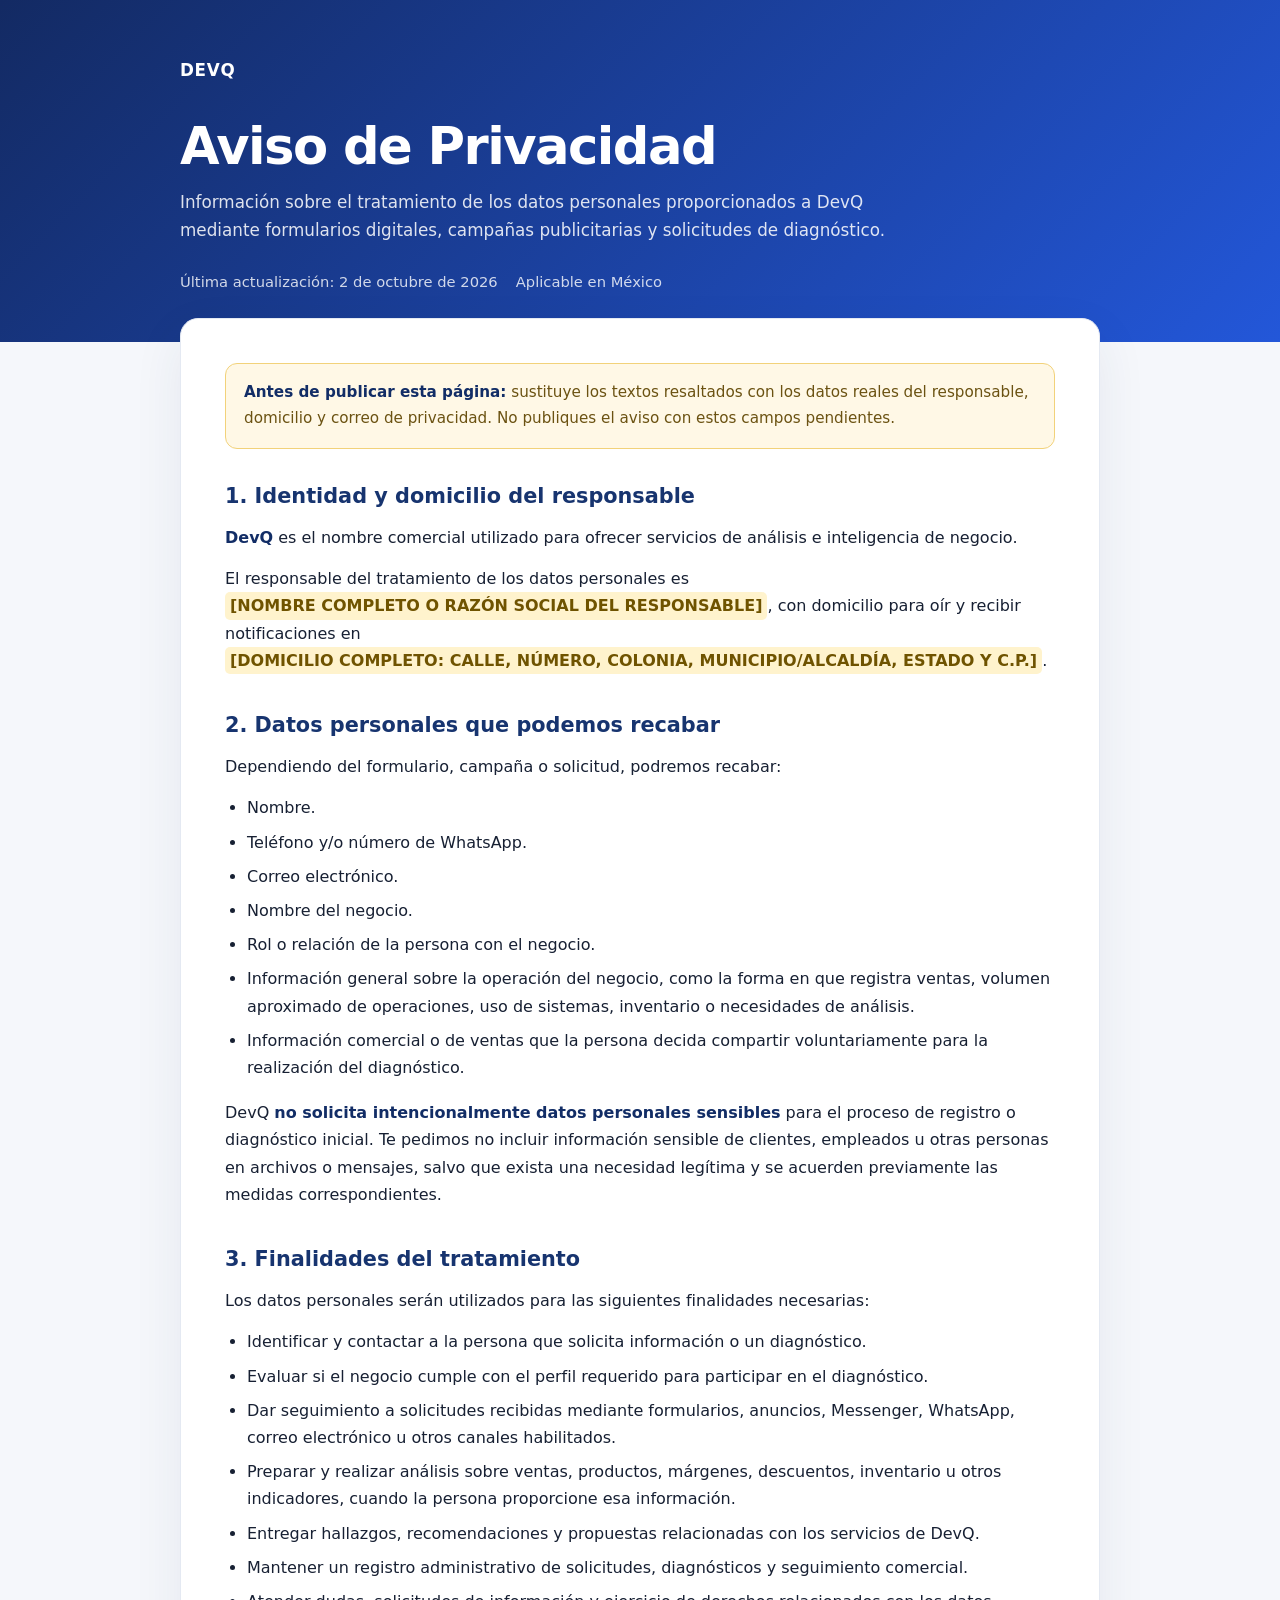
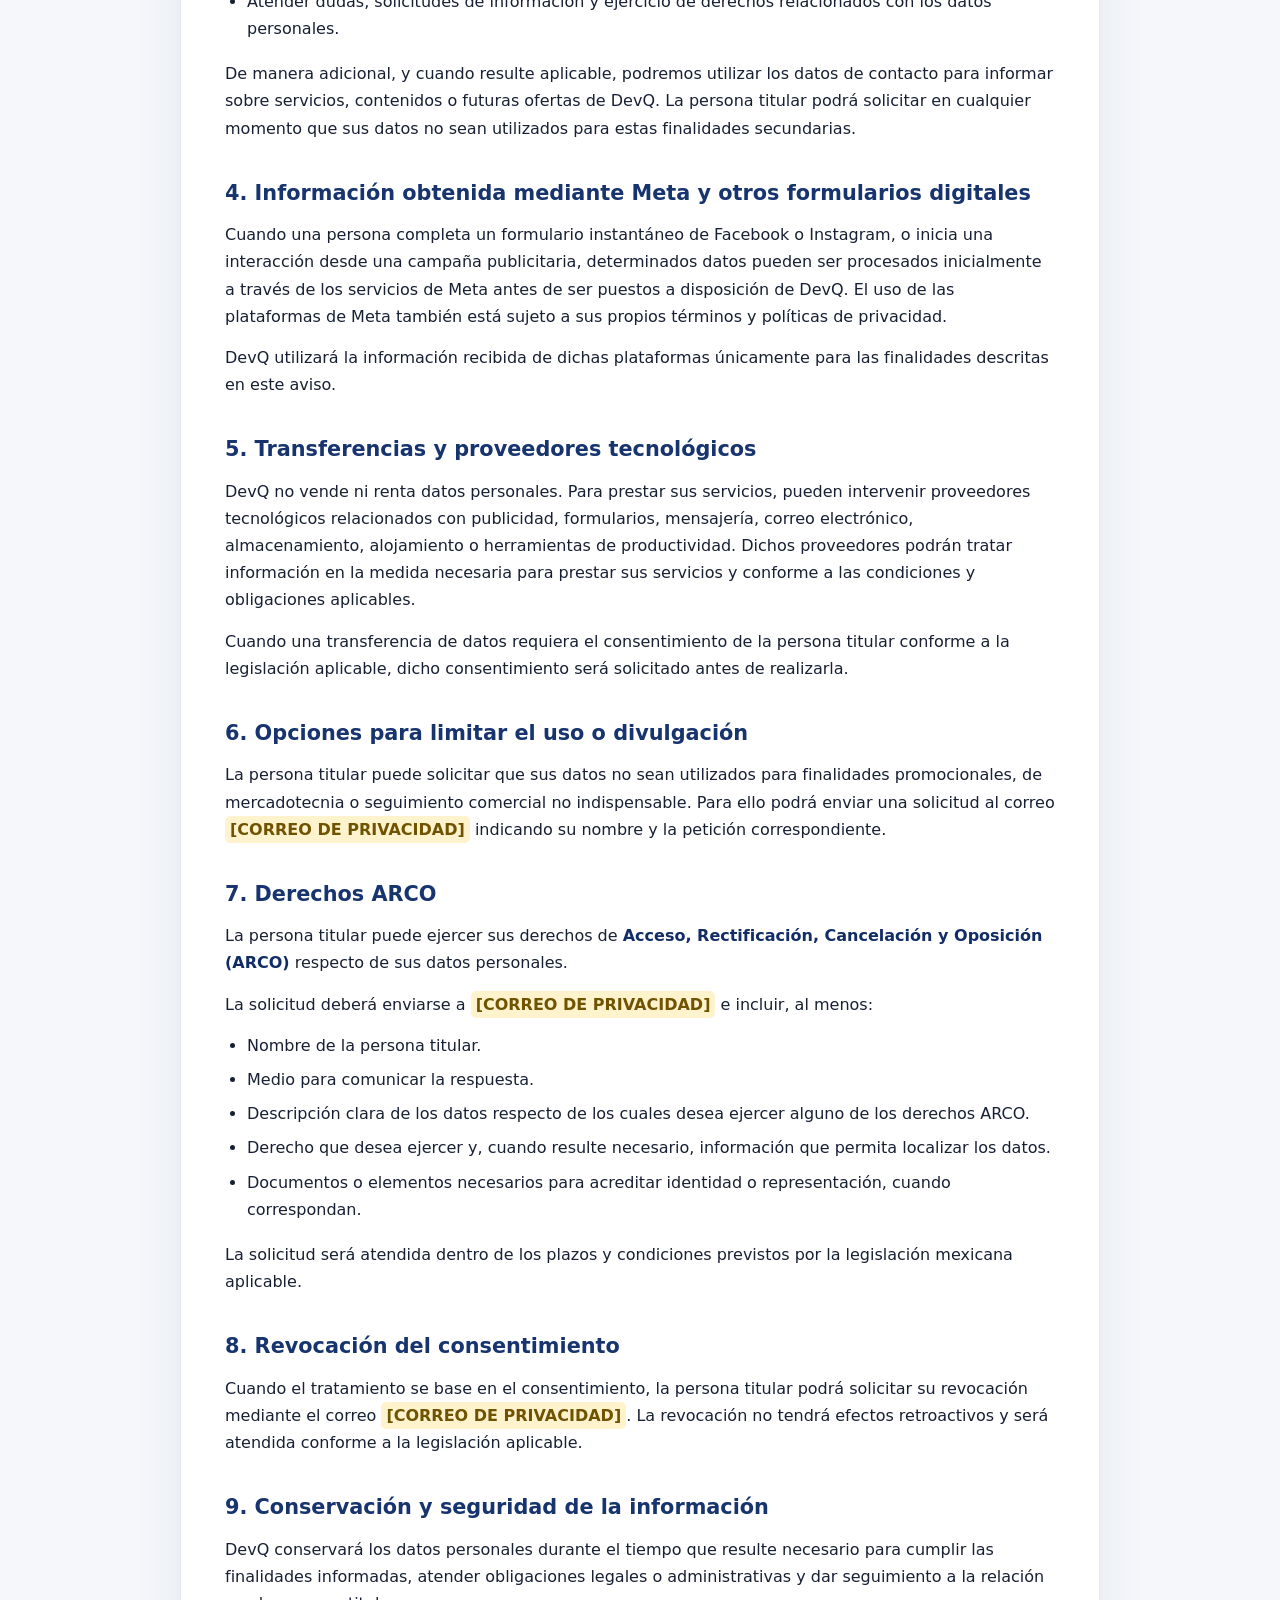
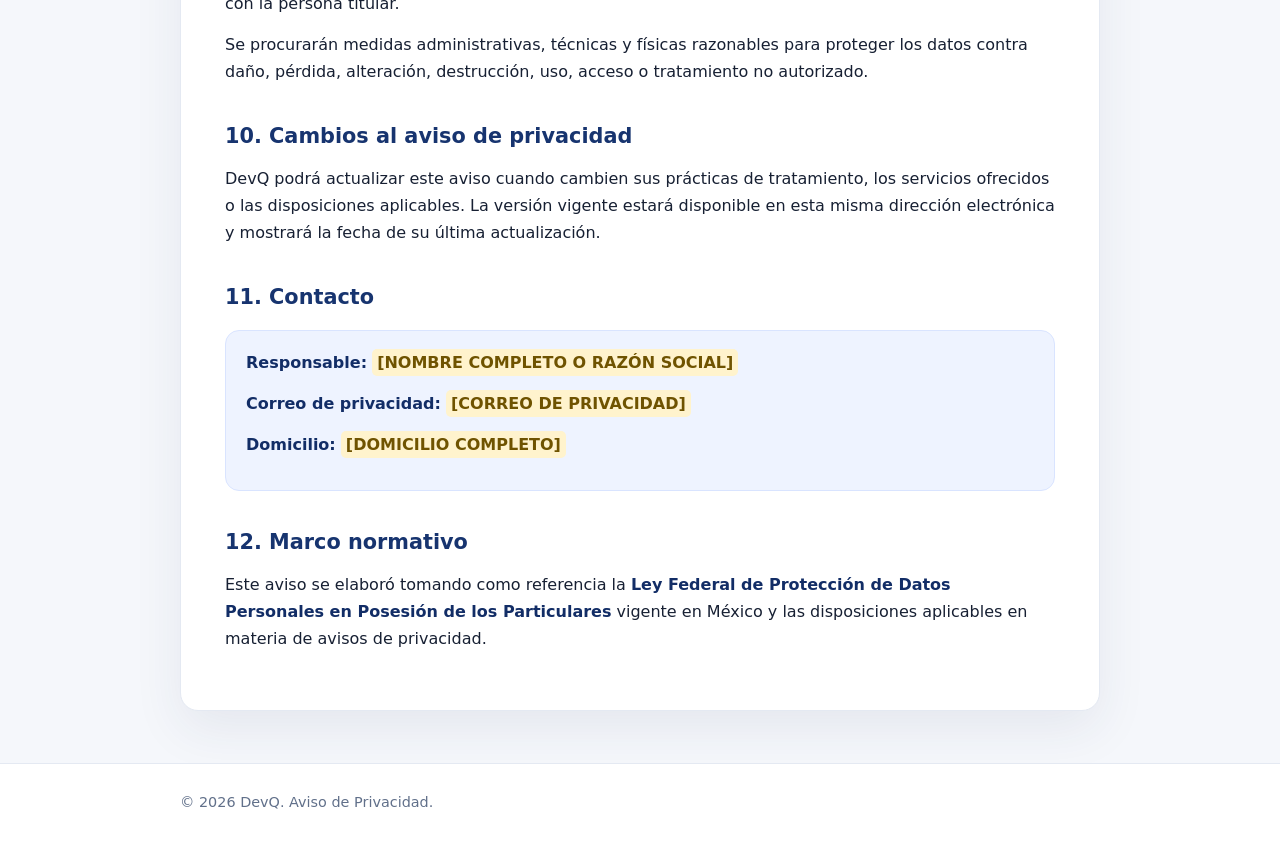
==== index.html.html @ 0db714a9 "Se agrega aviso de privacidad" ====
<!DOCTYPE html>
<html lang="es-MX">
<head>
  <meta charset="UTF-8" />
  <meta name="viewport" content="width=device-width, initial-scale=1.0" />
  <meta name="description" content="Aviso de Privacidad de DevQ para el tratamiento de datos personales recabados mediante formularios digitales y campañas publicitarias." />
  <meta name="robots" content="index,follow" />
  <title>Aviso de Privacidad | DevQ</title>
  <style>
    :root {
      --bg: #f5f7fb;
      --card: #ffffff;
      --text: #172033;
      --muted: #61708a;
      --border: #e4e9f2;
      --primary: #2357d9;
      --primary-soft: #eef3ff;
      --warning-bg: #fff8e6;
      --warning-border: #f2d27a;
      --warning-text: #6b5212;
      --shadow: 0 18px 50px rgba(33, 53, 93, 0.08);
      --radius: 18px;
    }

    * { box-sizing: border-box; }

    body {
      margin: 0;
      font-family: Inter, ui-sans-serif, system-ui, -apple-system, BlinkMacSystemFont, "Segoe UI", sans-serif;
      background: var(--bg);
      color: var(--text);
      line-height: 1.7;
    }

    .hero {
      background: linear-gradient(135deg, #132a63 0%, #2357d9 100%);
      color: white;
      padding: 56px 20px 48px;
    }

    .hero-inner,
    main,
    footer .inner {
      width: min(920px, calc(100% - 32px));
      margin: 0 auto;
    }

    .brand {
      font-weight: 800;
      letter-spacing: .04em;
      font-size: 1.05rem;
      margin-bottom: 34px;
    }

    h1 {
      font-size: clamp(2rem, 5vw, 3.2rem);
      line-height: 1.08;
      margin: 0 0 14px;
      letter-spacing: -.03em;
    }

    .subtitle {
      margin: 0;
      max-width: 720px;
      color: rgba(255,255,255,.86);
      font-size: 1.05rem;
    }

    main {
      margin-top: -24px;
      margin-bottom: 52px;
    }

    .card {
      background: var(--card);
      border: 1px solid var(--border);
      border-radius: var(--radius);
      box-shadow: var(--shadow);
      padding: clamp(24px, 4vw, 44px);
    }

    .notice {
      background: var(--warning-bg);
      border: 1px solid var(--warning-border);
      color: var(--warning-text);
      border-radius: 12px;
      padding: 16px 18px;
      margin: 0 0 30px;
      font-size: .95rem;
    }

    h2 {
      font-size: 1.3rem;
      margin: 34px 0 10px;
      color: #17346f;
    }

    h2:first-of-type { margin-top: 0; }

    p { margin: 0 0 14px; }

    ul {
      margin: 8px 0 18px;
      padding-left: 22px;
    }

    li { margin: 7px 0; }

    strong { color: #122d66; }

    .meta {
      display: flex;
      flex-wrap: wrap;
      gap: 10px 18px;
      margin-top: 24px;
      color: rgba(255,255,255,.8);
      font-size: .92rem;
    }

    .contact-box {
      background: var(--primary-soft);
      border: 1px solid #d9e4ff;
      border-radius: 14px;
      padding: 18px 20px;
      margin-top: 14px;
    }

    .placeholder {
      display: inline-block;
      background: #fff3cd;
      color: #6f5300;
      border-radius: 5px;
      padding: 0 5px;
      font-weight: 700;
    }

    a { color: var(--primary); }

    footer {
      border-top: 1px solid var(--border);
      background: #fff;
      color: var(--muted);
      padding: 26px 20px 34px;
      font-size: .9rem;
    }

    @media (max-width: 640px) {
      .hero { padding-top: 38px; }
      .brand { margin-bottom: 26px; }
      main { width: min(100% - 20px, 920px); }
      .card { border-radius: 14px; }
    }
  </style>
</head>
<body>
  <header class="hero">
    <div class="hero-inner">
      <div class="brand">DEVQ</div>
      <h1>Aviso de Privacidad</h1>
      <p class="subtitle">Información sobre el tratamiento de los datos personales proporcionados a DevQ mediante formularios digitales, campañas publicitarias y solicitudes de diagnóstico.</p>
      <div class="meta">
        <span>Última actualización: 2 de octubre de 2026</span>
        <span>Aplicable en México</span>
      </div>
    </div>
  </header>

  <main>
    <article class="card">
      <div class="notice">
        <strong>Antes de publicar esta página:</strong> sustituye los textos resaltados con los datos reales del responsable, domicilio y correo de privacidad. No publiques el aviso con estos campos pendientes.
      </div>

      <h2>1. Identidad y domicilio del responsable</h2>
      <p><strong>DevQ</strong> es el nombre comercial utilizado para ofrecer servicios de análisis e inteligencia de negocio.</p>
      <p>El responsable del tratamiento de los datos personales es <span class="placeholder">[NOMBRE COMPLETO O RAZÓN SOCIAL DEL RESPONSABLE]</span>, con domicilio para oír y recibir notificaciones en <span class="placeholder">[DOMICILIO COMPLETO: CALLE, NÚMERO, COLONIA, MUNICIPIO/ALCALDÍA, ESTADO Y C.P.]</span>.</p>

      <h2>2. Datos personales que podemos recabar</h2>
      <p>Dependiendo del formulario, campaña o solicitud, podremos recabar:</p>
      <ul>
        <li>Nombre.</li>
        <li>Teléfono y/o número de WhatsApp.</li>
        <li>Correo electrónico.</li>
        <li>Nombre del negocio.</li>
        <li>Rol o relación de la persona con el negocio.</li>
        <li>Información general sobre la operación del negocio, como la forma en que registra ventas, volumen aproximado de operaciones, uso de sistemas, inventario o necesidades de análisis.</li>
        <li>Información comercial o de ventas que la persona decida compartir voluntariamente para la realización del diagnóstico.</li>
      </ul>
      <p>DevQ <strong>no solicita intencionalmente datos personales sensibles</strong> para el proceso de registro o diagnóstico inicial. Te pedimos no incluir información sensible de clientes, empleados u otras personas en archivos o mensajes, salvo que exista una necesidad legítima y se acuerden previamente las medidas correspondientes.</p>

      <h2>3. Finalidades del tratamiento</h2>
      <p>Los datos personales serán utilizados para las siguientes finalidades necesarias:</p>
      <ul>
        <li>Identificar y contactar a la persona que solicita información o un diagnóstico.</li>
        <li>Evaluar si el negocio cumple con el perfil requerido para participar en el diagnóstico.</li>
        <li>Dar seguimiento a solicitudes recibidas mediante formularios, anuncios, Messenger, WhatsApp, correo electrónico u otros canales habilitados.</li>
        <li>Preparar y realizar análisis sobre ventas, productos, márgenes, descuentos, inventario u otros indicadores, cuando la persona proporcione esa información.</li>
        <li>Entregar hallazgos, recomendaciones y propuestas relacionadas con los servicios de DevQ.</li>
        <li>Mantener un registro administrativo de solicitudes, diagnósticos y seguimiento comercial.</li>
        <li>Atender dudas, solicitudes de información y ejercicio de derechos relacionados con los datos personales.</li>
      </ul>
      <p>De manera adicional, y cuando resulte aplicable, podremos utilizar los datos de contacto para informar sobre servicios, contenidos o futuras ofertas de DevQ. La persona titular podrá solicitar en cualquier momento que sus datos no sean utilizados para estas finalidades secundarias.</p>

      <h2>4. Información obtenida mediante Meta y otros formularios digitales</h2>
      <p>Cuando una persona completa un formulario instantáneo de Facebook o Instagram, o inicia una interacción desde una campaña publicitaria, determinados datos pueden ser procesados inicialmente a través de los servicios de Meta antes de ser puestos a disposición de DevQ. El uso de las plataformas de Meta también está sujeto a sus propios términos y políticas de privacidad.</p>
      <p>DevQ utilizará la información recibida de dichas plataformas únicamente para las finalidades descritas en este aviso.</p>

      <h2>5. Transferencias y proveedores tecnológicos</h2>
      <p>DevQ no vende ni renta datos personales. Para prestar sus servicios, pueden intervenir proveedores tecnológicos relacionados con publicidad, formularios, mensajería, correo electrónico, almacenamiento, alojamiento o herramientas de productividad. Dichos proveedores podrán tratar información en la medida necesaria para prestar sus servicios y conforme a las condiciones y obligaciones aplicables.</p>
      <p>Cuando una transferencia de datos requiera el consentimiento de la persona titular conforme a la legislación aplicable, dicho consentimiento será solicitado antes de realizarla.</p>

      <h2>6. Opciones para limitar el uso o divulgación</h2>
      <p>La persona titular puede solicitar que sus datos no sean utilizados para finalidades promocionales, de mercadotecnia o seguimiento comercial no indispensable. Para ello podrá enviar una solicitud al correo <span class="placeholder">[CORREO DE PRIVACIDAD]</span> indicando su nombre y la petición correspondiente.</p>

      <h2>7. Derechos ARCO</h2>
      <p>La persona titular puede ejercer sus derechos de <strong>Acceso, Rectificación, Cancelación y Oposición (ARCO)</strong> respecto de sus datos personales.</p>
      <p>La solicitud deberá enviarse a <span class="placeholder">[CORREO DE PRIVACIDAD]</span> e incluir, al menos:</p>
      <ul>
        <li>Nombre de la persona titular.</li>
        <li>Medio para comunicar la respuesta.</li>
        <li>Descripción clara de los datos respecto de los cuales desea ejercer alguno de los derechos ARCO.</li>
        <li>Derecho que desea ejercer y, cuando resulte necesario, información que permita localizar los datos.</li>
        <li>Documentos o elementos necesarios para acreditar identidad o representación, cuando correspondan.</li>
      </ul>
      <p>La solicitud será atendida dentro de los plazos y condiciones previstos por la legislación mexicana aplicable.</p>

      <h2>8. Revocación del consentimiento</h2>
      <p>Cuando el tratamiento se base en el consentimiento, la persona titular podrá solicitar su revocación mediante el correo <span class="placeholder">[CORREO DE PRIVACIDAD]</span>. La revocación no tendrá efectos retroactivos y será atendida conforme a la legislación aplicable.</p>

      <h2>9. Conservación y seguridad de la información</h2>
      <p>DevQ conservará los datos personales durante el tiempo que resulte necesario para cumplir las finalidades informadas, atender obligaciones legales o administrativas y dar seguimiento a la relación con la persona titular.</p>
      <p>Se procurarán medidas administrativas, técnicas y físicas razonables para proteger los datos contra daño, pérdida, alteración, destrucción, uso, acceso o tratamiento no autorizado.</p>

      <h2>10. Cambios al aviso de privacidad</h2>
      <p>DevQ podrá actualizar este aviso cuando cambien sus prácticas de tratamiento, los servicios ofrecidos o las disposiciones aplicables. La versión vigente estará disponible en esta misma dirección electrónica y mostrará la fecha de su última actualización.</p>

      <h2>11. Contacto</h2>
      <div class="contact-box">
        <p><strong>Responsable:</strong> <span class="placeholder">[NOMBRE COMPLETO O RAZÓN SOCIAL]</span></p>
        <p><strong>Correo de privacidad:</strong> <span class="placeholder">[CORREO DE PRIVACIDAD]</span></p>
        <p><strong>Domicilio:</strong> <span class="placeholder">[DOMICILIO COMPLETO]</span></p>
      </div>

      <h2>12. Marco normativo</h2>
      <p>Este aviso se elaboró tomando como referencia la <strong>Ley Federal de Protección de Datos Personales en Posesión de los Particulares</strong> vigente en México y las disposiciones aplicables en materia de avisos de privacidad.</p>
    </article>
  </main>

  <footer>
    <div class="inner">
      © 2026 DevQ. Aviso de Privacidad.
    </div>
  </footer>
</body>
</html>
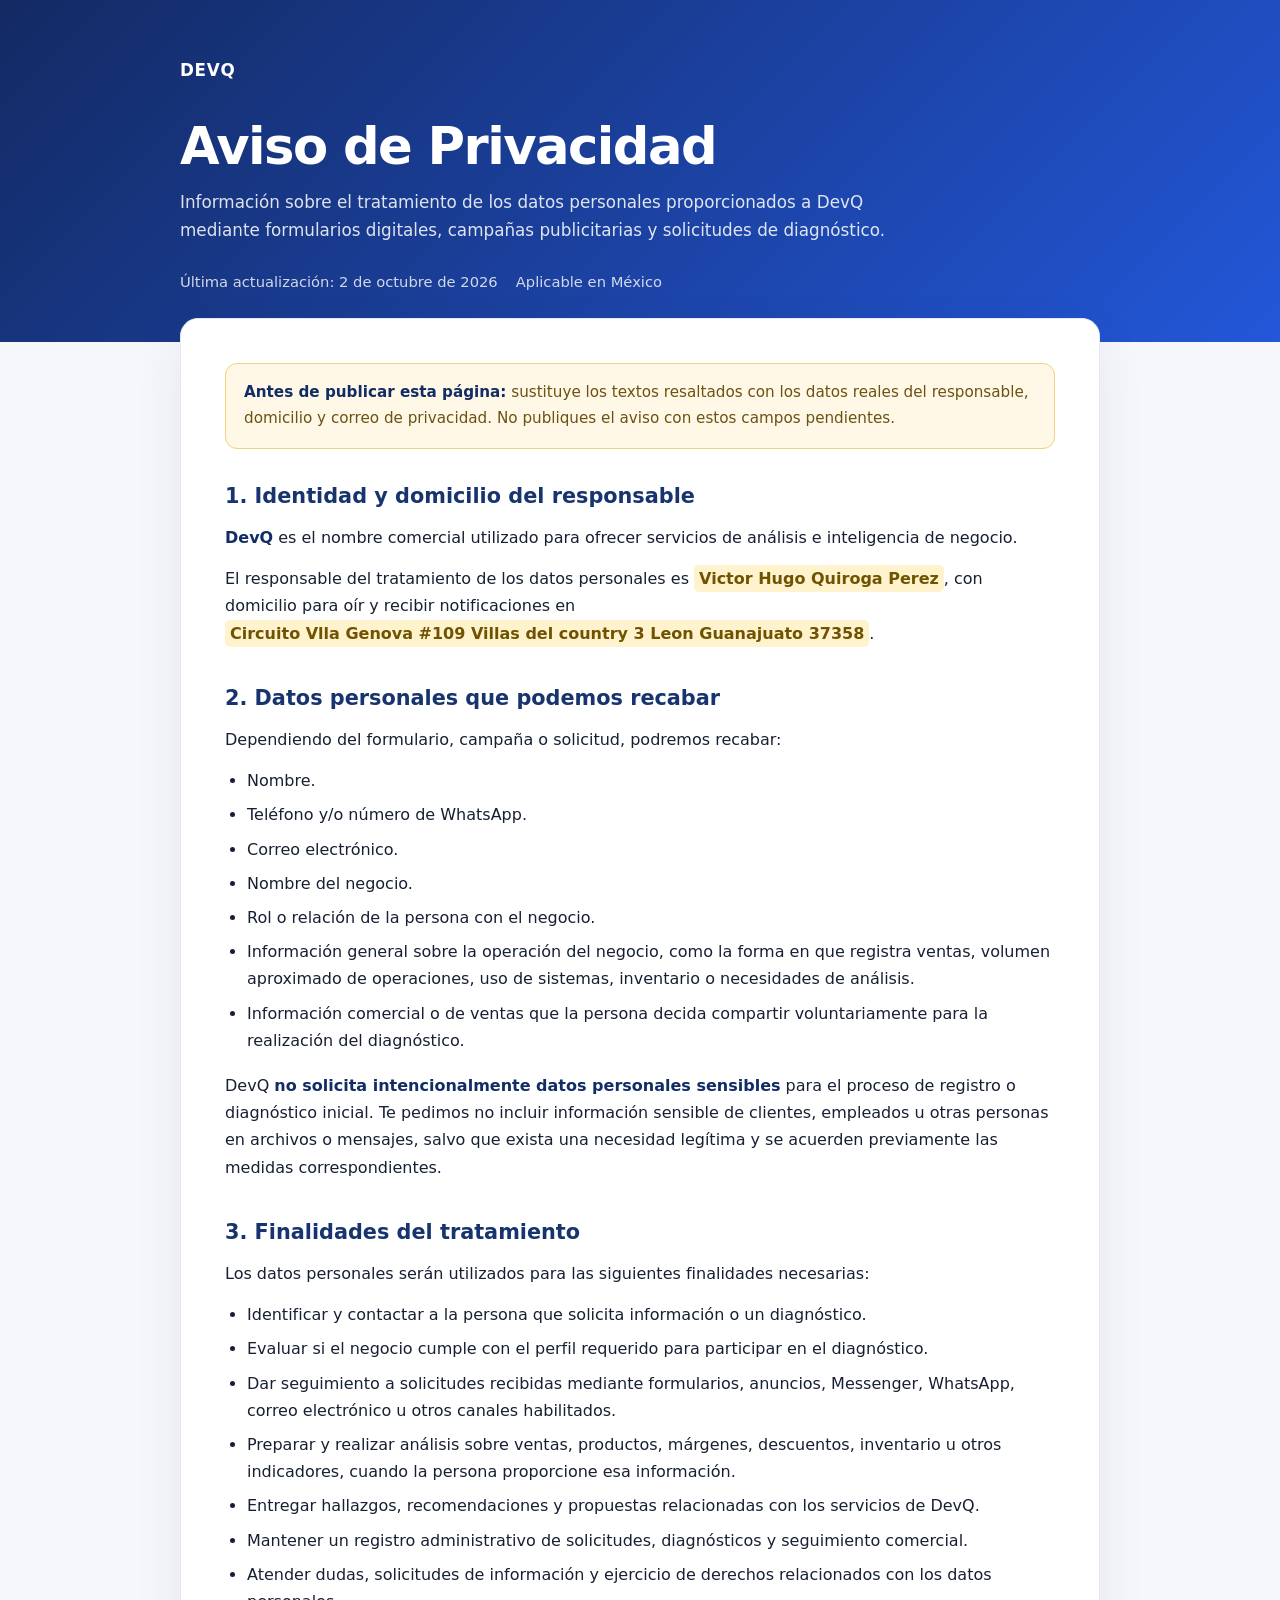
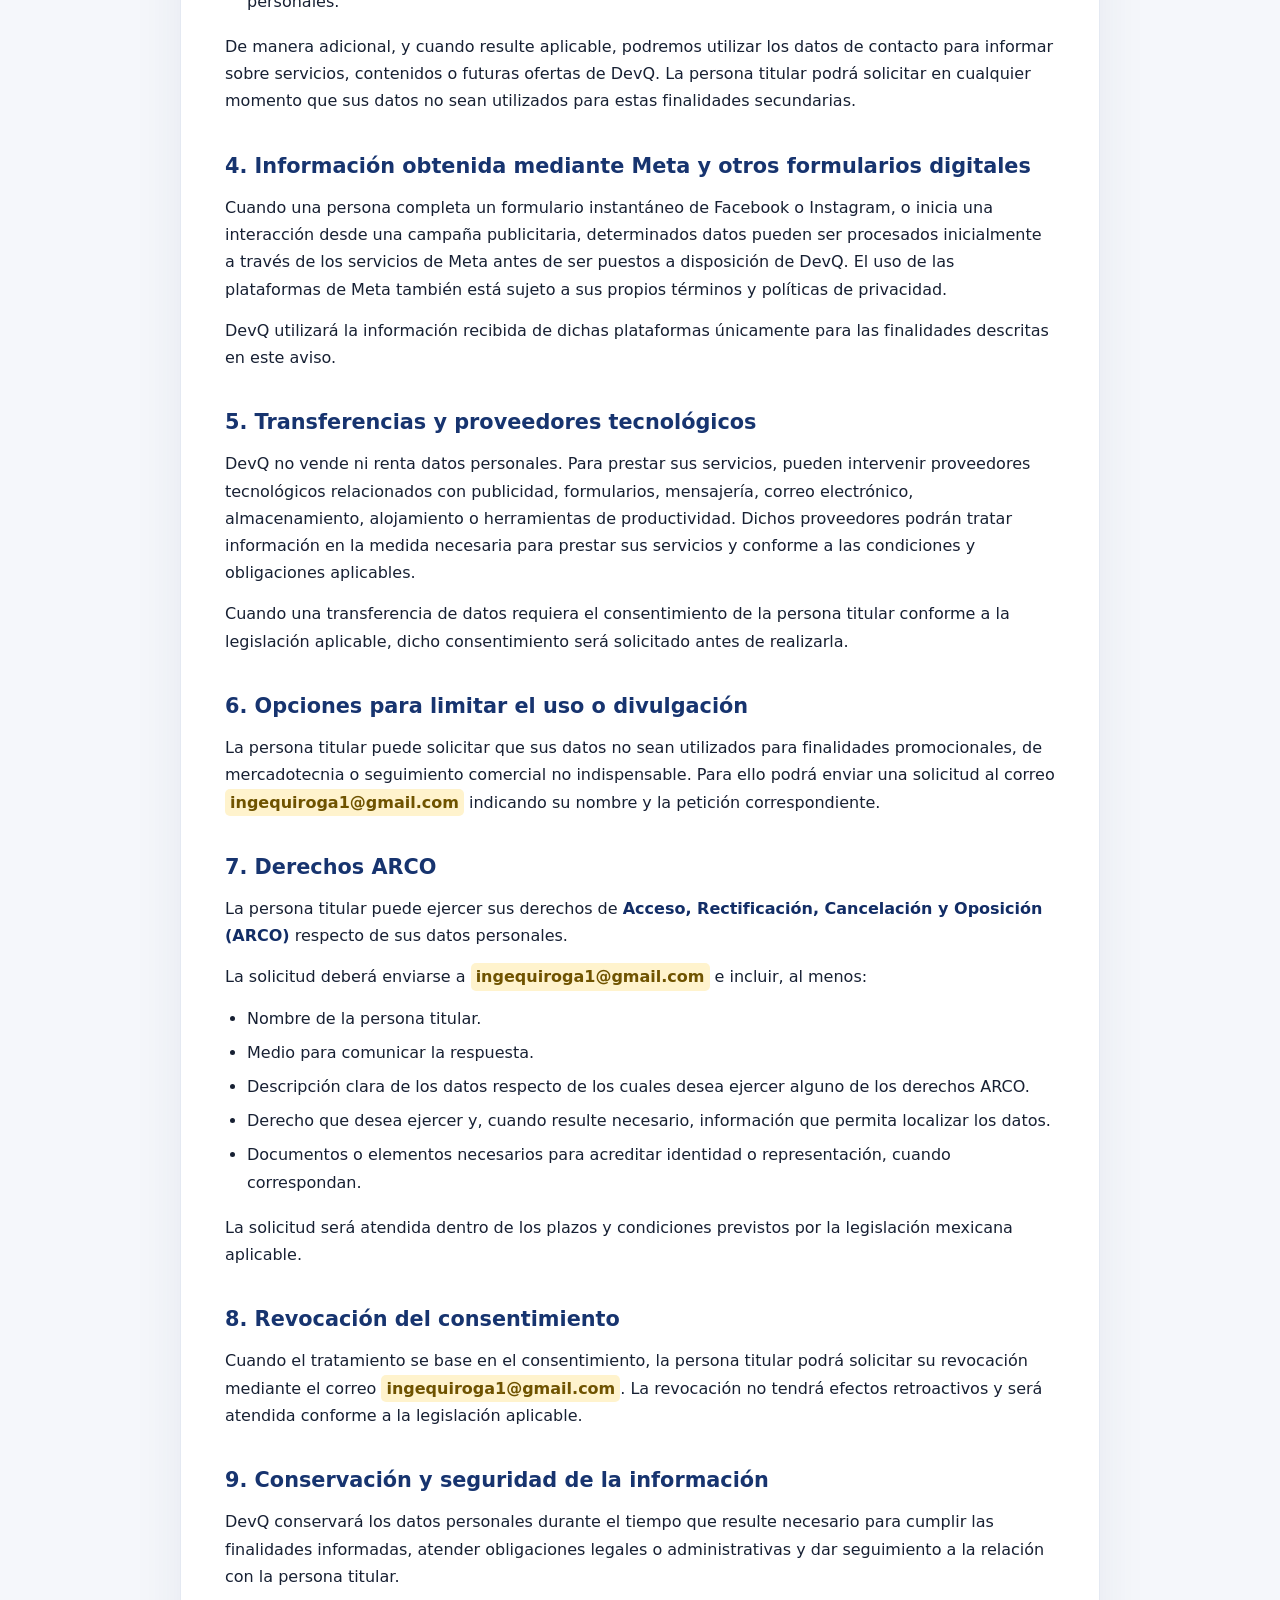
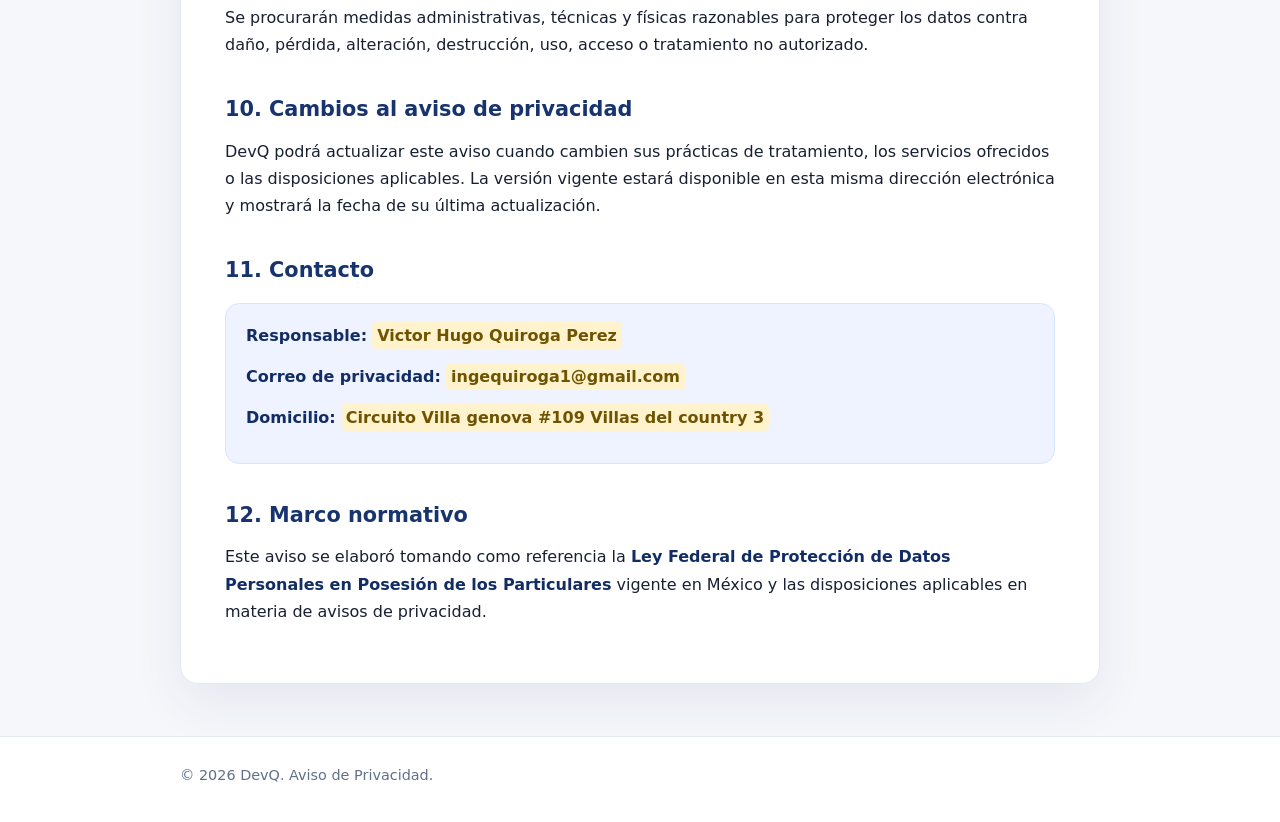
==== commit 43afd493: "Se modifican los datos" ====
--- a/index.html.html
+++ b/index.html.html
@@ -173,7 +173,7 @@
 
       <h2>1. Identidad y domicilio del responsable</h2>
       <p><strong>DevQ</strong> es el nombre comercial utilizado para ofrecer servicios de análisis e inteligencia de negocio.</p>
-      <p>El responsable del tratamiento de los datos personales es <span class="placeholder">[NOMBRE COMPLETO O RAZÓN SOCIAL DEL RESPONSABLE]</span>, con domicilio para oír y recibir notificaciones en <span class="placeholder">[DOMICILIO COMPLETO: CALLE, NÚMERO, COLONIA, MUNICIPIO/ALCALDÍA, ESTADO Y C.P.]</span>.</p>
+      <p>El responsable del tratamiento de los datos personales es <span class="placeholder">Victor Hugo Quiroga Perez</span>, con domicilio para oír y recibir notificaciones en <span class="placeholder">Circuito Vlla Genova #109 Villas del country 3 Leon Guanajuato 37358</span>.</p>
 
       <h2>2. Datos personales que podemos recabar</h2>
       <p>Dependiendo del formulario, campaña o solicitud, podremos recabar:</p>
@@ -210,11 +210,11 @@
       <p>Cuando una transferencia de datos requiera el consentimiento de la persona titular conforme a la legislación aplicable, dicho consentimiento será solicitado antes de realizarla.</p>
 
       <h2>6. Opciones para limitar el uso o divulgación</h2>
-      <p>La persona titular puede solicitar que sus datos no sean utilizados para finalidades promocionales, de mercadotecnia o seguimiento comercial no indispensable. Para ello podrá enviar una solicitud al correo <span class="placeholder">[CORREO DE PRIVACIDAD]</span> indicando su nombre y la petición correspondiente.</p>
+      <p>La persona titular puede solicitar que sus datos no sean utilizados para finalidades promocionales, de mercadotecnia o seguimiento comercial no indispensable. Para ello podrá enviar una solicitud al correo <span class="placeholder">ingequiroga1@gmail.com</span> indicando su nombre y la petición correspondiente.</p>
 
       <h2>7. Derechos ARCO</h2>
       <p>La persona titular puede ejercer sus derechos de <strong>Acceso, Rectificación, Cancelación y Oposición (ARCO)</strong> respecto de sus datos personales.</p>
-      <p>La solicitud deberá enviarse a <span class="placeholder">[CORREO DE PRIVACIDAD]</span> e incluir, al menos:</p>
+      <p>La solicitud deberá enviarse a <span class="placeholder">ingequiroga1@gmail.com</span> e incluir, al menos:</p>
       <ul>
         <li>Nombre de la persona titular.</li>
         <li>Medio para comunicar la respuesta.</li>
@@ -225,7 +225,7 @@
       <p>La solicitud será atendida dentro de los plazos y condiciones previstos por la legislación mexicana aplicable.</p>
 
       <h2>8. Revocación del consentimiento</h2>
-      <p>Cuando el tratamiento se base en el consentimiento, la persona titular podrá solicitar su revocación mediante el correo <span class="placeholder">[CORREO DE PRIVACIDAD]</span>. La revocación no tendrá efectos retroactivos y será atendida conforme a la legislación aplicable.</p>
+      <p>Cuando el tratamiento se base en el consentimiento, la persona titular podrá solicitar su revocación mediante el correo <span class="placeholder">ingequiroga1@gmail.com</span>. La revocación no tendrá efectos retroactivos y será atendida conforme a la legislación aplicable.</p>
 
       <h2>9. Conservación y seguridad de la información</h2>
       <p>DevQ conservará los datos personales durante el tiempo que resulte necesario para cumplir las finalidades informadas, atender obligaciones legales o administrativas y dar seguimiento a la relación con la persona titular.</p>
@@ -236,9 +236,9 @@
 
       <h2>11. Contacto</h2>
       <div class="contact-box">
-        <p><strong>Responsable:</strong> <span class="placeholder">[NOMBRE COMPLETO O RAZÓN SOCIAL]</span></p>
-        <p><strong>Correo de privacidad:</strong> <span class="placeholder">[CORREO DE PRIVACIDAD]</span></p>
-        <p><strong>Domicilio:</strong> <span class="placeholder">[DOMICILIO COMPLETO]</span></p>
+        <p><strong>Responsable:</strong> <span class="placeholder">Victor Hugo Quiroga Perez</span></p>
+        <p><strong>Correo de privacidad:</strong> <span class="placeholder">ingequiroga1@gmail.com</span></p>
+        <p><strong>Domicilio:</strong> <span class="placeholder">Circuito Villa genova #109 Villas del country 3</span></p>
       </div>
 
       <h2>12. Marco normativo</h2>
